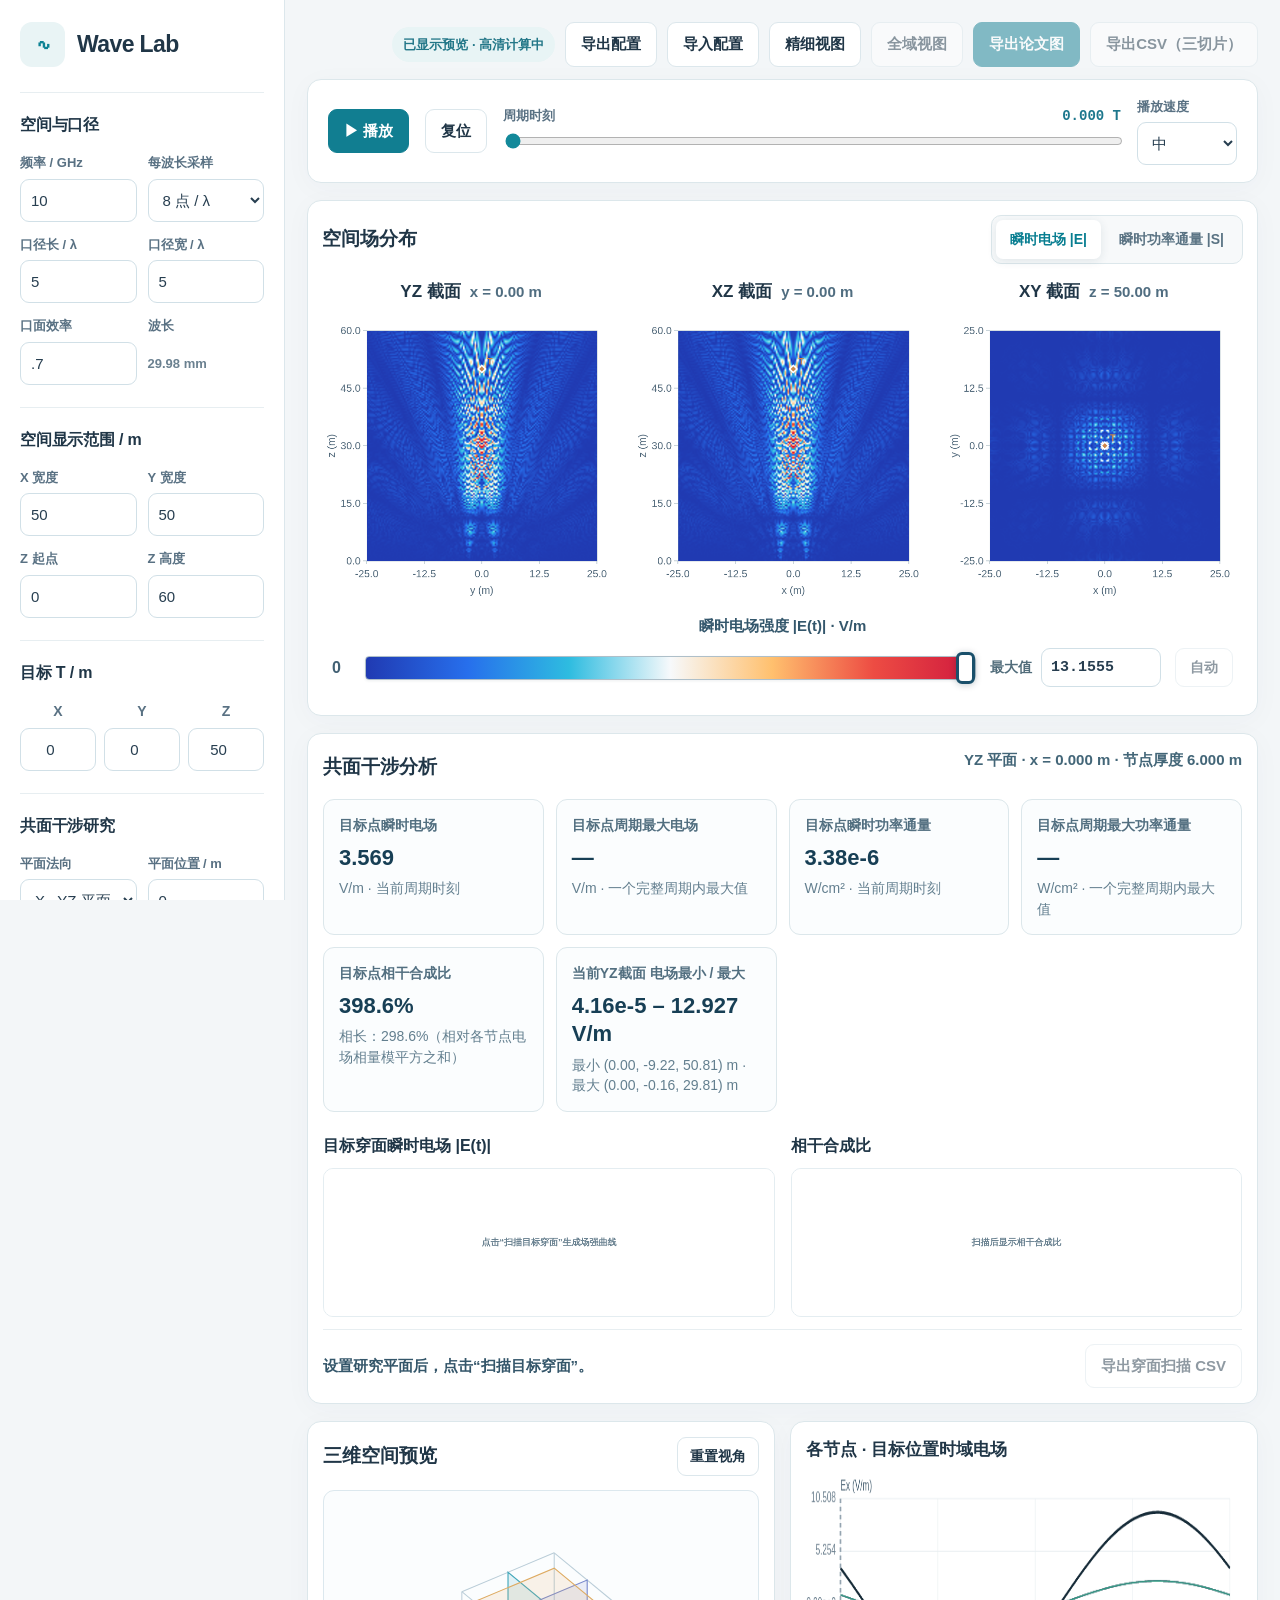
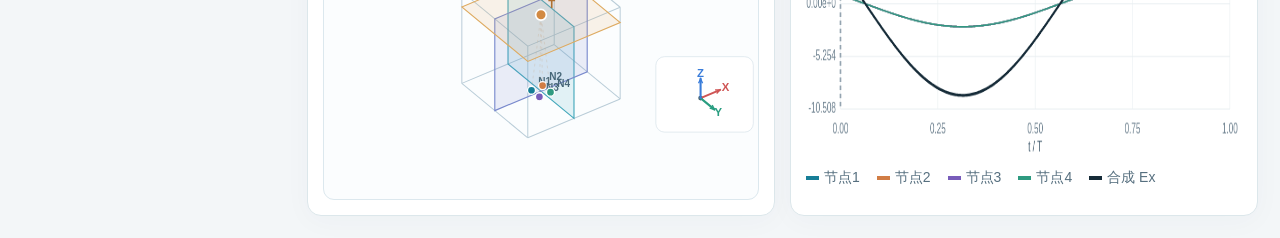
==== wave-lab/index.html @ 5e04456a "Show target-point cycle maximum field and power flux" ====
<!doctype html>
<html lang="zh-CN"><head><meta charset="utf-8"><meta name="viewport" content="width=device-width,initial-scale=1"><meta name="theme-color" content="#f3f6f8">
<title>Wave Lab | 三维空间切片</title><link rel="stylesheet" href="./style3d.css"></head>
<body><div class="app">
<aside class="sidebar">
 <div class="brand"><div class="mark">∿</div><div class="brand-text">Wave Lab</div></div>
 <section class="section"><h2>空间与口径</h2>
  <div class="fields">
   <div><label for="freq">频率 / GHz</label><input id="freq" type="number" min=".2" max="100" step="any" value="10"></div>
   <div><label for="pointsPerWave">每波长采样</label><select id="pointsPerWave"><option value="8" selected>8 点 / λ</option><option value="16">16 点 / λ</option></select></div>
   <div><label for="apX">口径长 / λ</label><input id="apX" type="number" min=".5" max="30" value="5" step=".5"></div>
   <div><label for="apY">口径宽 / λ</label><input id="apY" type="number" min=".5" max="30" value="5" step=".5"></div>
   <div><label for="eta">口面效率</label><input id="eta" type="number" min=".01" max="1" value=".7" step=".05"></div>
   <div><label>波长</label><div id="lambdaValue" class="meta" style="padding-top:12px;font-weight:750">29.98 mm</div></div>
  </div>
 </section>
 <section class="section"><h2>空间显示范围 / m</h2><div class="fields">
  <div><label for="Lx">X 宽度</label><input id="Lx" type="number" min=".05" max="500" step="any" value="50"></div>
  <div><label for="Ly">Y 宽度</label><input id="Ly" type="number" min=".05" max="500" step="any" value="50"></div>
  <div><label for="zMin">Z 起点</label><input id="zMin" type="number" step="any" value="0"></div>
  <div><label for="Lz">Z 高度</label><input id="Lz" type="number" min=".05" max="500" step="any" value="60"></div>
 </div></section>

 <section class="section"><h2>目标 T / m</h2><div class="fields triple">
  <div><label for="targetX">X</label><input id="targetX" type="number" step="any" value="0"></div>
  <div><label for="targetY">Y</label><input id="targetY" type="number" step="any" value="0"></div>
  <div><label for="targetZ">Z</label><input id="targetZ" type="number" step="any" value="50"></div>
 </div></section>

 <section class="section">
  <h2>共面干涉研究</h2>
  <div class="fields">
   <div><label for="studyAxis">平面法向</label><select id="studyAxis"><option value="x" selected>X · YZ 平面</option><option value="y">Y · XZ 平面</option><option value="z">Z · XY 平面</option></select></div>
   <div><label for="studyCoord">平面位置 / m</label><input id="studyCoord" type="number" step="any" value="0"></div>
   <div><label for="scanSpan">穿面半宽 / λ</label><input id="scanSpan" type="number" min=".1" max="1000" step="any" value="5"></div>
   <div><label for="scanAimMode">扫描时天线朝向</label><select id="scanAimMode"><option value="track" selected>随目标跟踪</option><option value="fixed">保持当前朝向</option></select></div>
  </div>
  <div class="inline-actions study-actions"><button id="detectStudyPlane" type="button">识别节点平面</button><button id="applyStudyPlane" type="button">查看该平面</button></div>
  <div class="inline-actions study-actions"><button id="projectNodes" type="button">节点投影到平面</button><button id="scanThroughPlane" class="primary" type="button">扫描目标穿面</button></div>
 </section>

 <section class="section"><div class="name-row"><h2 style="margin:0">源节点</h2><input id="count" type="number" min="1" max="64" step="1" value="4" style="width:83px" aria-label="节点数量"></div>
 <div class="inline-actions" style="margin-bottom:13px"><button id="equalPhase">同相</button><button id="randomPhase">随机相位</button></div>
 <div id="nodes"></div></section>
</aside>
<main class="main">
 <header class="headline"><div class="top-actions"><span class="status" id="status">就绪</span><button id="exportConfig" type="button">导出配置</button><button id="importConfig" type="button">导入配置</button><input id="importConfigFile" type="file" accept=".json,application/json" hidden><button id="localDetail" type="button">精细视图</button><button id="restoreOverview" type="button" disabled>全域视图</button><button id="exportPNG" class="primary">导出论文图</button><button id="exportCSV">导出CSV（三切片）</button></div></header>
 <div class="workbar card"><button id="play" class="primary">▶ 播放</button><button id="reset">复位</button>
   <div class="timeline"><label for="time">周期时刻 <span id="timeValue" class="value">0.000 T</span></label><input type="range" id="time" min="0" max="1" step=".001" value="0"></div>
   <div class="speed"><label for="speed">播放速度</label><select id="speed"><option value=".25">慢</option><option value=".5" selected>中</option><option value="1">快</option></select></div>
 </div>
 <section class="figure card"><div class="fig-head"><h2>空间场分布</h2><div class="mode"><button id="modeE" class="selected">瞬时电场 |E|</button><button id="modeS">瞬时功率通量 |S|</button></div></div>
  <div class="figure-layout">
   <div class="slice"><h3>YZ 截面 <span id="labelX">x = 0 m</span></h3><canvas id="plotX" width="580" height="568" aria-label="YZ 截面场图"></canvas></div>
   <div class="slice"><h3>XZ 截面 <span id="labelY">y = 0 m</span></h3><canvas id="plotY" width="580" height="568" aria-label="XZ 截面场图"></canvas></div>
   <div class="slice"><h3>XY 截面 <span id="labelZ">z = 50 m</span></h3><canvas id="plotZ" width="580" height="568" aria-label="XY 截面场图"></canvas></div>
  </div>
  <div class="shared-scale" aria-label="三张切片统一色标">
    <span class="shared-scale-unit" id="scaleUnit">瞬时电场强度 · V/m</span>
    <div class="shared-scale-track">
      <span>0</span>
      <div class="shared-scale-gradient" id="scaleGradient">
        <input id="scaleLimit" type="range" min="0" max="1000" step="1" value="1000" aria-label="拖动调整色标最大值" title="拖动调整颜色显示上限">
      </div>
      <div class="scale-max-control">
        <label for="scaleMax">最大值</label>
        <input id="scaleMax" type="number" min="0" step="any" inputmode="decimal" aria-label="直接输入色标最大值">
      </div>
      <button type="button" id="scaleAuto" title="恢复自动色标">自动</button>
    </div>
  </div>

 </section>
 <section class="card panel study-panel">
  <div class="scene-heading"><h2>共面干涉分析</h2><div id="studyPlaneTitle">YZ 平面 · x = 0 m</div></div>
  <div class="study-metrics">
   <div class="study-metric"><label>目标点瞬时电场</label><strong id="targetEStat">—</strong><span>V/m · 当前周期时刻</span></div>
   <div class="study-metric"><label>目标点周期最大电场</label><strong id="targetEMaxStat">—</strong><span>V/m · 一个完整周期内最大值</span></div>
   <div class="study-metric"><label>目标点瞬时功率通量</label><strong id="targetSStat">—</strong><span>W/cm² · 当前周期时刻</span></div>
   <div class="study-metric"><label>目标点周期最大功率通量</label><strong id="targetSMaxStat">—</strong><span>W/cm² · 一个完整周期内最大值</span></div>
   <div class="study-metric"><label>目标点相干合成比</label><strong id="coherenceStat">—</strong><span id="coherenceSub">参考：各节点电场相量模平方之和</span></div>
   <div class="study-metric"><label id="planeRangeLabel">当前平面场值范围</label><strong id="planeRangeStat">—</strong><span id="planeRangeSub">—</span></div>
  </div>
  <div class="scan-heading"><h3 id="scanFieldTitle">目标穿面场强</h3><h3>相干合成比</h3></div>
  <div class="scan-charts"><canvas id="planeScanField" width="1000" height="330" aria-label="目标穿面场强曲线"></canvas><canvas id="planeScanRatio" width="1000" height="330" aria-label="目标穿面相干合成比曲线"></canvas></div>
  <div class="scan-footer"><div id="scanSummary">设置研究平面后，点击“扫描目标穿面”。</div><button id="exportScan" type="button" disabled>导出穿面扫描 CSV</button></div>
 </section>
 <div class="lower">
  <section class="card panel"><div class="scene-heading"><h2>三维空间预览</h2><button id="resetView" type="button" aria-label="重置三维视角">重置视角</button></div>
 <svg id="scene3d" class="scene" viewBox="0 0 650 275" role="img" tabindex="0" aria-label="三维空间预览：鼠标拖动可旋转，滚轮可缩放；右下角显示坐标轴"></svg></section>
  <section class="card panel"><h2>各节点 · 目标位置时域电场</h2><canvas id="trace" class="trace" width="860" height="310"></canvas><div id="legend" class="legend"></div></section>
 </div>
 
</main></div>
<div id="lens" class="lens" aria-hidden="true"><div class="lens-head">局部放大 · 5×</div><canvas id="lensCanvas" width="444" height="444"></canvas><div class="lens-pos" id="lensCoord">—</div><div class="lens-val" id="lensReading">—</div></div>
<script src="./physics3d.js"></script><script src="./app3d.js"></script>
</body></html>
---- wave-lab/style3d.css ----
@charset "UTF-8";
:root{--bg:#f3f6f8;--paper:#fff;--ink:#203647;--muted:#6b8190;--line:#dce7ec;--accent:#13899a;--a2:#e9f4f5;--violet:#6b66a9;--orange:#c78043}
*{box-sizing:border-box}
html{scroll-behavior:smooth}body{margin:0;color:var(--ink);background:var(--bg);font:15px/1.5 -apple-system,BlinkMacSystemFont,"Segoe UI","Microsoft YaHei",Arial,sans-serif}
button,input,select{font:inherit}button,select{cursor:pointer}button{border:1px solid var(--line);background:#fff;color:var(--ink);border-radius:9px;padding:10px 15px;font-weight:650}
button:hover{border-color:#91c0c9;background:#f6fcfd}button:focus-visible,input:focus-visible,select:focus-visible{outline:2px solid var(--accent);outline-offset:2px}
button.primary{background:#117e91;border-color:#117e91;color:#fff}button.primary:hover{background:#0f6d7c}button:disabled{opacity:.5;cursor:wait}
input[type=number],select{min-width:0;width:100%;height:43px;border:1px solid #d1e0e7;border-radius:9px;padding:8px 10px;background:#fff;color:#273e50}
input[type=range]{width:100%;accent-color:var(--accent)}
label{display:block;font-size:13px;color:#597183;font-weight:650;margin-bottom:6px}
.app{display:grid;grid-template-columns:322px minmax(0,1fr);min-height:100vh}
.sidebar{padding:22px 20px 30px;background:#fff;border-right:1px solid var(--line);position:sticky;top:0;max-height:100vh;overflow:auto;scrollbar-width:thin;z-index:2}
.brand{display:flex;gap:12px;align-items:center;margin-bottom:25px}.mark{display:grid;place-items:center;font-weight:800;font-size:23px;width:45px;height:45px;border-radius:12px;background:var(--a2);color:#0d8294}.brand-text{font-size:23px;font-weight:760;letter-spacing:-.6px}
.section{border-top:1px solid #e7eef1;padding-top:20px;margin-top:22px}.section h2{margin:0 0 16px;font-size:16px;font-weight:740;letter-spacing:-.2px}
.fields{display:grid;grid-template-columns:1fr 1fr;gap:13px 11px}.fields.triple{grid-template-columns:repeat(3,1fr);gap:8px}.fields.triple input{padding:7px 5px;text-align:center}.fields.triple label{font-size:12px;text-align:center}
.name-row{display:flex;align-items:center;justify-content:space-between;gap:8px;font-size:14px;font-weight:750;margin-bottom:13px}
.meta{color:var(--muted);font-size:13px}.inline-actions{display:flex;gap:7px}.inline-actions button{padding:7px 11px;font-size:13px}
.node{border:1px solid #dce8ec;border-radius:11px;padding:13px 12px;margin-bottom:10px;background:#fcfefe}.node-head{display:flex;gap:8px;align-items:center;font-weight:730;font-size:14px;margin-bottom:12px}.node-head .dot{width:9px;height:9px;border-radius:99px;display:inline-block}
.node-fields{display:grid;grid-template-columns:repeat(3,1fr);gap:10px 7px}.node-fields label{font-size:11px;text-align:center;margin-bottom:4px}.node-fields input{height:37px;font-size:13px;padding:7px 3px;text-align:center;border-radius:7px}
.main{padding:27px 32px 45px;max-width:1920px;min-width:0;width:100%;margin:auto}
.headline{display:flex;align-items:center;justify-content:flex-end;flex-wrap:wrap;gap:14px;margin-bottom:12px}
.top-actions{display:flex;gap:9px;align-items:center;flex-wrap:wrap}.status{font-size:13px;font-weight:650;background:#e8f4f5;border-radius:20px;padding:8px 11px;color:#237788}
.card{border:1px solid #dce7eb;border-radius:14px;background:#fff;box-shadow:0 5px 28px rgba(28,61,82,.033)}
.workbar{padding:17px 20px;display:flex;align-items:center;gap:16px;margin-bottom:17px;flex-wrap:wrap}
.workbar .timeline{flex:1;min-width:220px}.timeline .value{font-weight:750;color:#1d778d;font-family:Consolas,monospace;float:right;font-size:14px}
.select-inline{width:auto;min-width:90px;height:40px}.workbar .speed{width:100px}
.figure{padding:20px 20px 22px;margin-bottom:17px}.fig-head{display:flex;align-items:center;justify-content:space-between;gap:12px;flex-wrap:wrap;margin-bottom:13px}
.fig-head h2{font-size:19px;font-weight:770;margin:0}.mode{display:inline-flex;padding:4px;border:1px solid #dce7eb;border-radius:10px;background:#f7f9fa;gap:4px}
.mode button{border:0;background:transparent;color:#5a7383;padding:9px 14px;font-size:14px;border-radius:7px}.mode button.selected{background:#fff;color:#087e91;box-shadow:0 2px 10px rgba(40,75,87,.11)}
.figure-layout{display:grid;grid-template-columns:repeat(3,minmax(0,1fr));gap:15px}.slice{min-width:0}.slice h3{display:flex;gap:9px;align-items:center;justify-content:center;font-size:15px;margin:5px 0 7px;font-weight:760}.slice h3 span{font-weight:600;font-size:13px;color:var(--muted)}
.slice canvas{display:block;width:100%;height:auto;aspect-ratio:580/675;cursor:crosshair}
.hintline{font-size:13px;color:#a05d26;margin-top:7px;display:none}
.lower{display:grid;grid-template-columns:1fr 1fr;gap:15px}.panel{padding:20px}.panel h2{margin:0 0 13px;font-size:17px}
.scene{height:275px;width:100%;background:linear-gradient(180deg,#fcfeff,#f7fafb);border:1px solid #e6eef1;border-radius:11px;display:block}
.trace{width:100%;height:280px;display:block}.legend{display:flex;gap:6px 14px;align-items:center;flex-wrap:wrap;margin-top:11px;color:#566f7f;font-size:13px}.legend i{display:inline-block;width:13px;height:4px;margin-right:5px;vertical-align:middle}
.info{display:flex;gap:8px 14px;flex-wrap:wrap;color:#526e7f;font-size:13px;margin-top:12px}.info strong{color:#1c4456}
.details{border-top:1px solid #e8eff2;margin-top:14px;padding-top:12px}.details summary{cursor:pointer;font-weight:630;color:#718696;font-size:13px}.details div{font-size:13px;line-height:1.85;color:#607a89;margin-top:9px}
.footer{margin:22px 0 0;display:flex;justify-content:flex-end;gap:16px;font-size:13px}.footer a{color:#6d8796;text-decoration:none}.footer a:hover{text-decoration:underline}
.lens{position:fixed;display:none;pointer-events:none;width:244px;background:#fff;padding:10px;border:1px solid #cfdee5;border-radius:12px;box-shadow:0 15px 45px rgba(28,51,63,.17);z-index:20}
.lens.show{display:block}.lens-head{font-size:13px;font-weight:740;margin-bottom:8px}.lens canvas{width:222px;height:222px;border:1px solid #dce6ec;image-rendering:pixelated}.lens-pos,.lens-val{font-family:Consolas,monospace;font-size:12px;margin-top:7px;color:#375a69}
@media(max-width:1440px){.app{grid-template-columns:285px minmax(0,1fr)}.main{padding:22px}.figure-layout{gap:7px}.figure{padding:14px}.panel{padding:15px}}
@media(max-width:1020px){.figure-layout{grid-template-columns:repeat(2,minmax(0,1fr))}.lower{grid-template-columns:1fr}.figure-layout .slice:last-child{max-width:570px}}
@media(max-width:780px){.app{display:block}.sidebar{max-height:none;position:static;padding:20px}.main{padding:14px}.figure-layout{grid-template-columns:1fr}.figure-layout .slice:last-child{max-width:none}.workbar{gap:10px}.slice{max-width:600px;margin:auto}.lower{grid-template-columns:1fr}}


/* Saturated publication heatmap with one global color scale per figure */
:root{--palette-blue:#203ab2;--palette-red:#cf193e}
.fig-head{margin-bottom:11px}
.figure-layout{gap:13px}
.slice canvas{aspect-ratio:580/568}
.slice h3{font-size:17px;margin:4px 0 6px}
.slice h3 span{font-size:15px;color:#506d80}
.shared-scale{max-width:720px;margin:3px auto 8px;padding:3px 10px 0}
.shared-scale-unit{text-align:center;display:block;font-size:15px;font-weight:720;margin:0 0 11px;color:#34576c}
.shared-scale-track{display:flex;align-items:center;gap:15px;color:#426174;font-size:15px;font-variant-numeric:tabular-nums;font-weight:620}
.shared-scale-gradient{height:19px;border:1px solid #bed2db;border-radius:3px;flex:1;background:linear-gradient(to right,#203ab2 0%,#276fec 16.67%,#2ebce0 33.33%,#f7f9fb 50%,#ffc06e 66.67%,#ed4c43 83.33%,#cf193e 100%)}
.shared-scale-track span:last-child{min-width:80px;text-align:right}
.sampling-readout{font-size:14px;color:#356e82;line-height:1.55;padding:14px 0 0;font-weight:650;font-variant-numeric:tabular-nums}
.resolution-actions{display:flex;align-items:center;justify-content:flex-end;gap:9px;flex-wrap:wrap;padding:15px 3px 0;border-top:1px solid #edf2f5;margin-top:16px}
.resolution-actions button{font-size:14px;padding:9px 15px}
.resolution-summary{font-size:14px;font-weight:600;color:#5e7585;flex:1;min-width:220px}
.hintline{font-size:14px;color:#b0552e;line-height:1.6;padding:8px 4px 0;margin-top:3px}
.top-actions{gap:10px}
@media(max-width:780px){.shared-scale{margin:4px 0 10px}.shared-scale-track{gap:8px}.resolution-summary{flex-basis:100%;min-width:0}.resolution-actions{justify-content:flex-start}}

/* V8: readable labels, interactive orbit scene, no metadata confetti */
.fields.triple label{font-size:14px;font-weight:700}
.node-fields label{font-size:13px;color:#536d7d}
.node-fields input{font-size:15px;height:40px}
.slice h3 span{font-size:15px}
.scene{height:310px;cursor:grab;touch-action:none;user-select:none;border:1px solid #dce8ee;background:#fbfdfe}
.scene.dragging{cursor:grabbing}
.scene-heading{display:flex;align-items:center;justify-content:space-between;gap:12px;margin-bottom:14px}
.scene-heading h2{margin:0!important}
.scene-heading button{font-size:14px;padding:8px 12px}
.legend{font-size:14px;gap:9px 17px}
.footer{font-size:14px}
@media(max-width:780px){.scene{height:285px}.fields.triple label{font-size:14px}}


/* Interactive shared colorbar, keeping one physical display upper limit across all three cuts */
.shared-scale{max-width:1040px;margin:8px auto 10px;padding:4px 10px}
.shared-scale-track{gap:14px;align-items:center}
.shared-scale-track>span:first-child{font-size:16px;font-weight:730;min-width:19px}
.shared-scale-gradient{position:relative;min-width:180px;height:24px;border:1px solid #aebfc9;flex:1;overflow:visible;border-radius:4px;box-shadow:0 1px 3px rgba(22,49,67,.08)}
.shared-scale-gradient input[type="range"]{
 position:absolute;inset:0;top:-9px;width:100%;height:40px;min-width:0;margin:0;
 appearance:none;-webkit-appearance:none;background:transparent;border:0;outline-offset:3px;cursor:ew-resize;
}
.shared-scale-gradient input[type="range"]::-webkit-slider-runnable-track{background:transparent;height:24px}
.shared-scale-gradient input[type="range"]::-moz-range-track{background:transparent;height:24px}
.shared-scale-gradient input[type="range"]::-webkit-slider-thumb{
 appearance:none;-webkit-appearance:none;width:19px;height:32px;margin-top:-4px;
 background:#fff;border:3px solid #1a506b;border-radius:6px;box-shadow:0 1px 7px rgba(8,35,55,.24);cursor:ew-resize;
}
.shared-scale-gradient input[type="range"]::-moz-range-thumb{
 width:16px;height:29px;background:#fff;border:3px solid #1a506b;border-radius:6px;box-shadow:0 1px 7px rgba(8,35,55,.24);cursor:ew-resize;
}
.scale-max-control{display:flex;align-items:center;gap:9px;flex-shrink:0}
.scale-max-control label{margin:0;color:#526d7b;font-weight:680;font-size:14px;white-space:nowrap}
.scale-max-control input{width:120px;min-width:0;height:39px;font-size:15px;font-family:ui-monospace,Consolas,monospace;font-weight:660;padding:7px 9px}
.shared-scale-track #scaleAuto{height:39px;padding:8px 14px;font-size:14px;flex-shrink:0}
@media(max-width:860px){
 .shared-scale-track{flex-wrap:wrap;gap:10px}
 .shared-scale-gradient{flex-basis:calc(100% - 38px)}
 .scale-max-control{margin-left:25px}
}

/* Coplanar-array study and reusable simulation configurations */
.study-actions{margin-top:10px;display:grid;grid-template-columns:1fr 1fr;gap:8px}
.study-actions button{font-size:14px;padding:10px 8px;min-height:42px}
.study-panel{margin-bottom:17px}
.scene-heading{display:flex;align-items:center;justify-content:space-between;gap:12px;flex-wrap:wrap}
.scene-heading h2{margin:0 0 13px;font-size:19px}
#studyPlaneTitle{font-size:15px;font-weight:650;color:#436678;margin-bottom:13px}
.study-metrics{display:grid;grid-template-columns:repeat(4,minmax(0,1fr));gap:12px;margin:6px 0 22px}
.study-metric{border:1px solid #dce7eb;background:#fbfdfe;border-radius:11px;padding:15px;min-width:0}
.study-metric label{font-size:14px;color:#526f80;margin-bottom:8px}
.study-metric strong{display:block;font-size:22px;line-height:1.3;font-weight:780;color:#173f55;overflow-wrap:anywhere;font-variant-numeric:tabular-nums}
.study-metric span{display:block;font-size:14px;color:#637f8f;margin-top:6px;line-height:1.45;overflow-wrap:anywhere}
.scan-heading{display:grid;grid-template-columns:1fr 1fr;gap:16px;margin:0 0 5px}
.scan-heading h3{font-size:16px;margin:0 0 5px;font-weight:750}
.scan-charts{display:grid;grid-template-columns:1fr 1fr;gap:16px;align-items:start}
.scan-charts canvas{display:block;width:100%;height:auto;aspect-ratio:1000/330;border:1px solid #e4edf1;border-radius:10px;background:#fff}
.scan-footer{display:flex;align-items:center;justify-content:space-between;gap:14px;flex-wrap:wrap;border-top:1px solid #e7eef1;padding-top:14px;margin-top:12px}
#scanSummary{font-size:15px;line-height:1.55;font-weight:620;color:#34566a;flex:1;min-width:240px}
@media(max-width:1200px){.study-metrics{grid-template-columns:repeat(2,minmax(0,1fr))}.scan-charts{grid-template-columns:1fr}.scan-heading{grid-template-columns:1fr}}
@media(max-width:600px){.study-metrics{grid-template-columns:1fr}.study-actions{grid-template-columns:1fr}.study-metric strong{font-size:20px}}
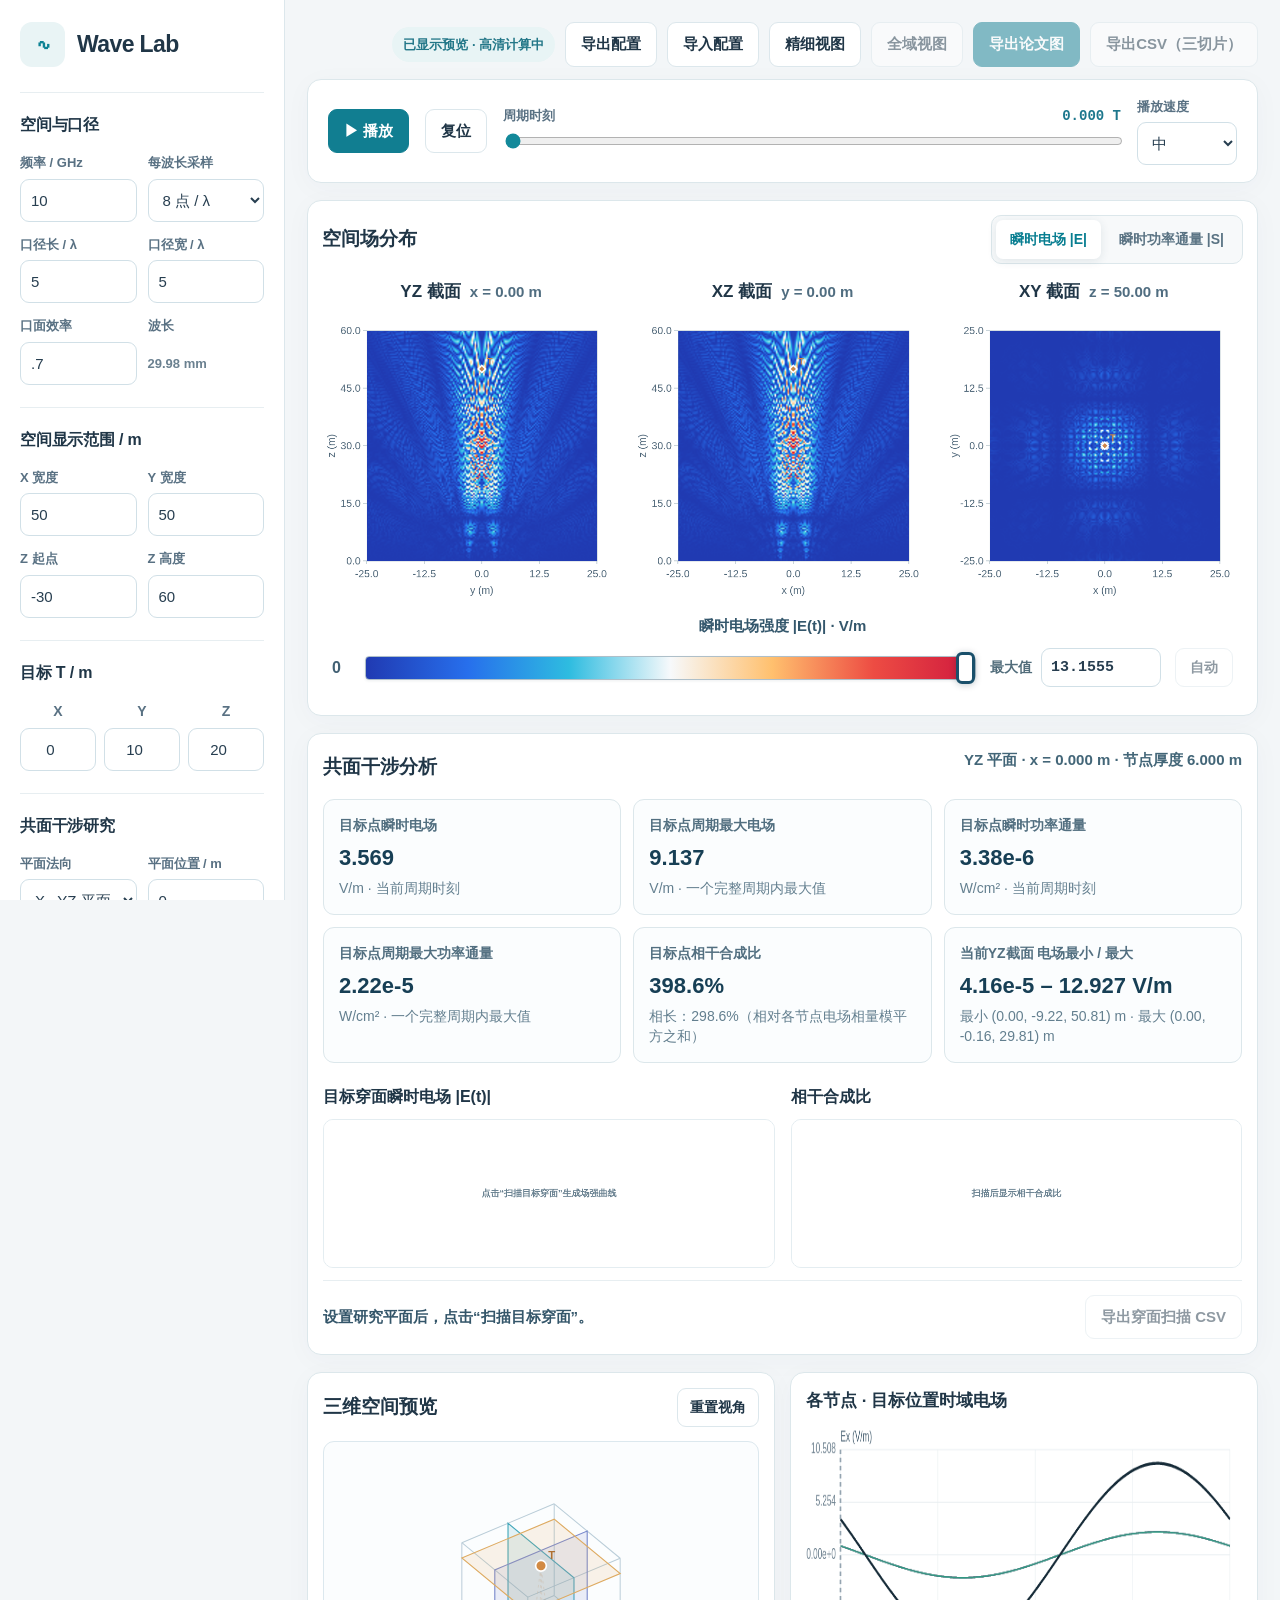
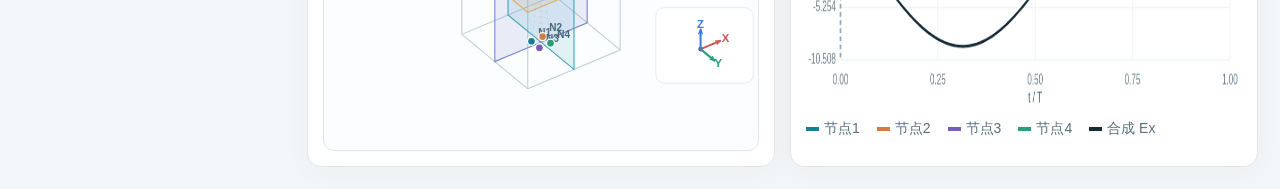
==== commit e1e1a603: "Restore reference target defaults and simplify interface" ====
--- a/wave-lab/index.html
+++ b/wave-lab/index.html
@@ -17,17 +17,17 @@
  <section class="section"><h2>空间显示范围 / m</h2><div class="fields">
   <div><label for="Lx">X 宽度</label><input id="Lx" type="number" min=".05" max="500" step="any" value="50"></div>
   <div><label for="Ly">Y 宽度</label><input id="Ly" type="number" min=".05" max="500" step="any" value="50"></div>
-  <div><label for="zMin">Z 起点</label><input id="zMin" type="number" step="any" value="0"></div>
+  <div><label for="zMin">Z 起点</label><input id="zMin" type="number" step="any" value="-30"></div>
   <div><label for="Lz">Z 高度</label><input id="Lz" type="number" min=".05" max="500" step="any" value="60"></div>
  </div></section>
 
  <section class="section"><h2>目标 T / m</h2><div class="fields triple">
   <div><label for="targetX">X</label><input id="targetX" type="number" step="any" value="0"></div>
-  <div><label for="targetY">Y</label><input id="targetY" type="number" step="any" value="0"></div>
-  <div><label for="targetZ">Z</label><input id="targetZ" type="number" step="any" value="50"></div>
+  <div><label for="targetY">Y</label><input id="targetY" type="number" step="any" value="10"></div>
+  <div><label for="targetZ">Z</label><input id="targetZ" type="number" step="any" value="20"></div>
  </div></section>
 
- <section class="section">
+ <section class="section" id="studyControls">
   <h2>共面干涉研究</h2>
   <div class="fields">
    <div><label for="studyAxis">平面法向</label><select id="studyAxis"><option value="x" selected>X · YZ 平面</option><option value="y">Y · XZ 平面</option><option value="z">Z · XY 平面</option></select></div>
--- a/wave-lab/style3d.css
+++ b/wave-lab/style3d.css
@@ -113,7 +113,7 @@
 .scene-heading{display:flex;align-items:center;justify-content:space-between;gap:12px;flex-wrap:wrap}
 .scene-heading h2{margin:0 0 13px;font-size:19px}
 #studyPlaneTitle{font-size:15px;font-weight:650;color:#436678;margin-bottom:13px}
-.study-metrics{display:grid;grid-template-columns:repeat(4,minmax(0,1fr));gap:12px;margin:6px 0 22px}
+.study-metrics{display:grid;grid-template-columns:repeat(3,minmax(0,1fr));gap:12px;margin:6px 0 22px}
 .study-metric{border:1px solid #dce7eb;background:#fbfdfe;border-radius:11px;padding:15px;min-width:0}
 .study-metric label{font-size:14px;color:#526f80;margin-bottom:8px}
 .study-metric strong{display:block;font-size:22px;line-height:1.3;font-weight:780;color:#173f55;overflow-wrap:anywhere;font-variant-numeric:tabular-nums}
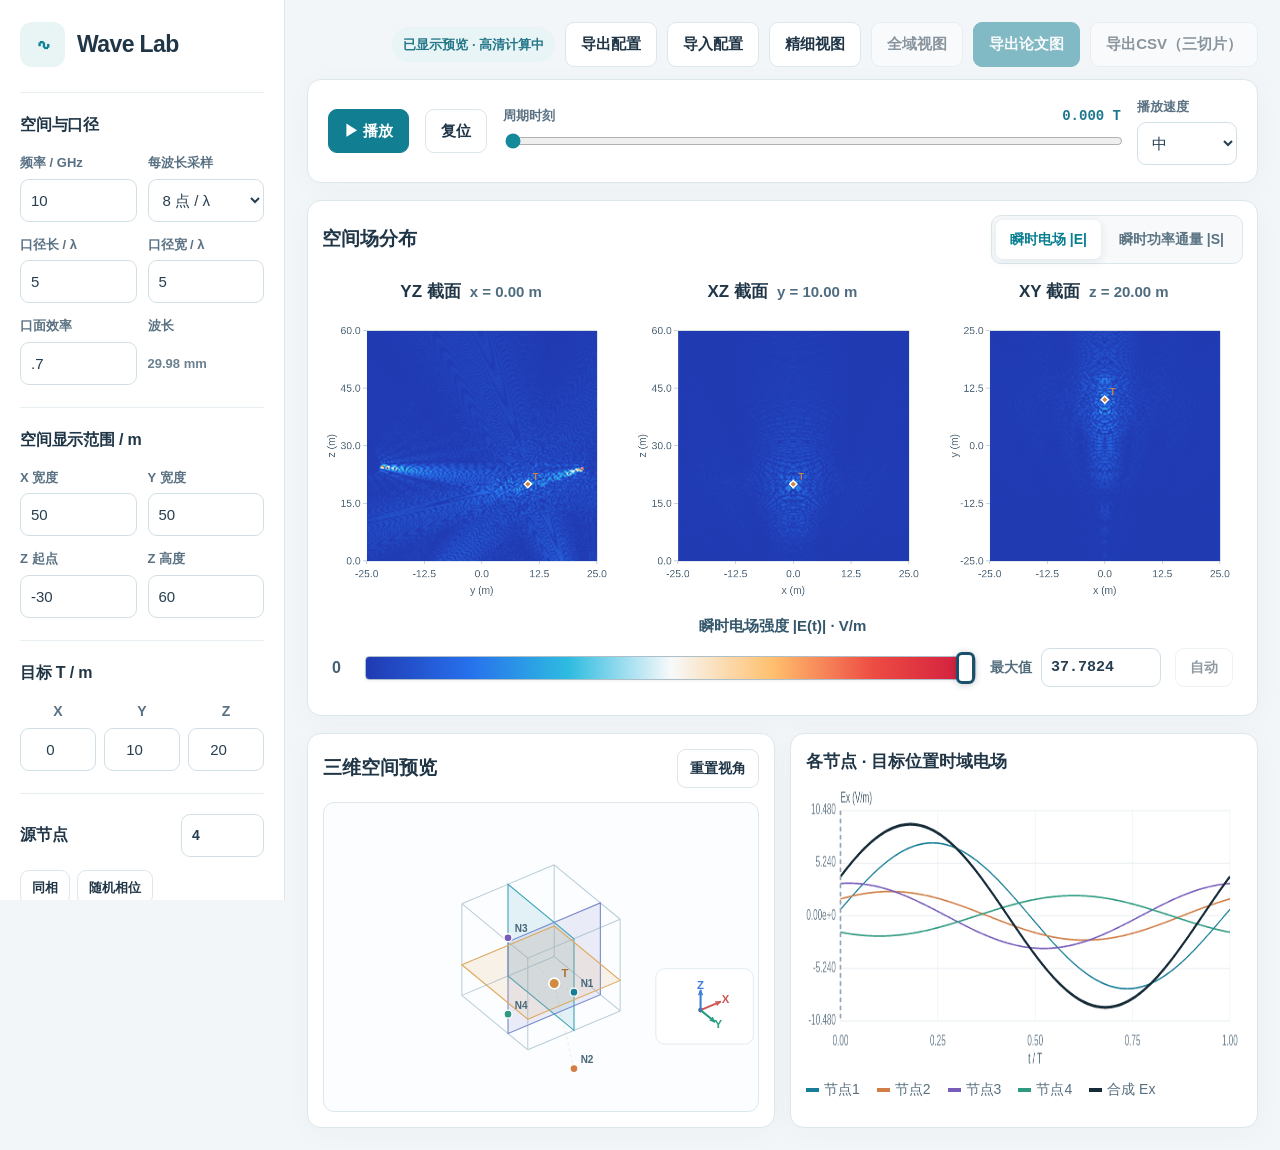
==== commit 919d462b: "Add peak-value row to local field magnifier" ====
--- a/wave-lab/index.html
+++ b/wave-lab/index.html
@@ -92,6 +92,6 @@
  </div>
  
 </main></div>
-<div id="lens" class="lens" aria-hidden="true"><div class="lens-head">局部放大 · 5×</div><canvas id="lensCanvas" width="444" height="444"></canvas><div class="lens-pos" id="lensCoord">—</div><div class="lens-val" id="lensReading">—</div></div>
+<div id="lens" class="lens" aria-hidden="true"><div class="lens-head">局部放大 · 5×</div><canvas id="lensCanvas" width="444" height="444"></canvas><div class="lens-pos" id="lensCoord">—</div><div class="lens-val" id="lensReading">—</div><div class="lens-max-val" id="lensMaxReading">—</div></div>
 <script src="./physics3d.js"></script><script src="./app3d.js"></script>
 </body></html>
--- a/wave-lab/style3d.css
+++ b/wave-lab/style3d.css
@@ -113,6 +113,8 @@
 .scene-heading{display:flex;align-items:center;justify-content:space-between;gap:12px;flex-wrap:wrap}
 .scene-heading h2{margin:0 0 13px;font-size:19px}
 #studyPlaneTitle{font-size:15px;font-weight:650;color:#436678;margin-bottom:13px}
+/* Restore the simpler main view: hide the experimental coplanar-analysis UI. */
+#studyControls,.study-panel{display:none!important}
 .study-metrics{display:grid;grid-template-columns:repeat(3,minmax(0,1fr));gap:12px;margin:6px 0 22px}
 .study-metric{border:1px solid #dce7eb;background:#fbfdfe;border-radius:11px;padding:15px;min-width:0}
 .study-metric label{font-size:14px;color:#526f80;margin-bottom:8px}
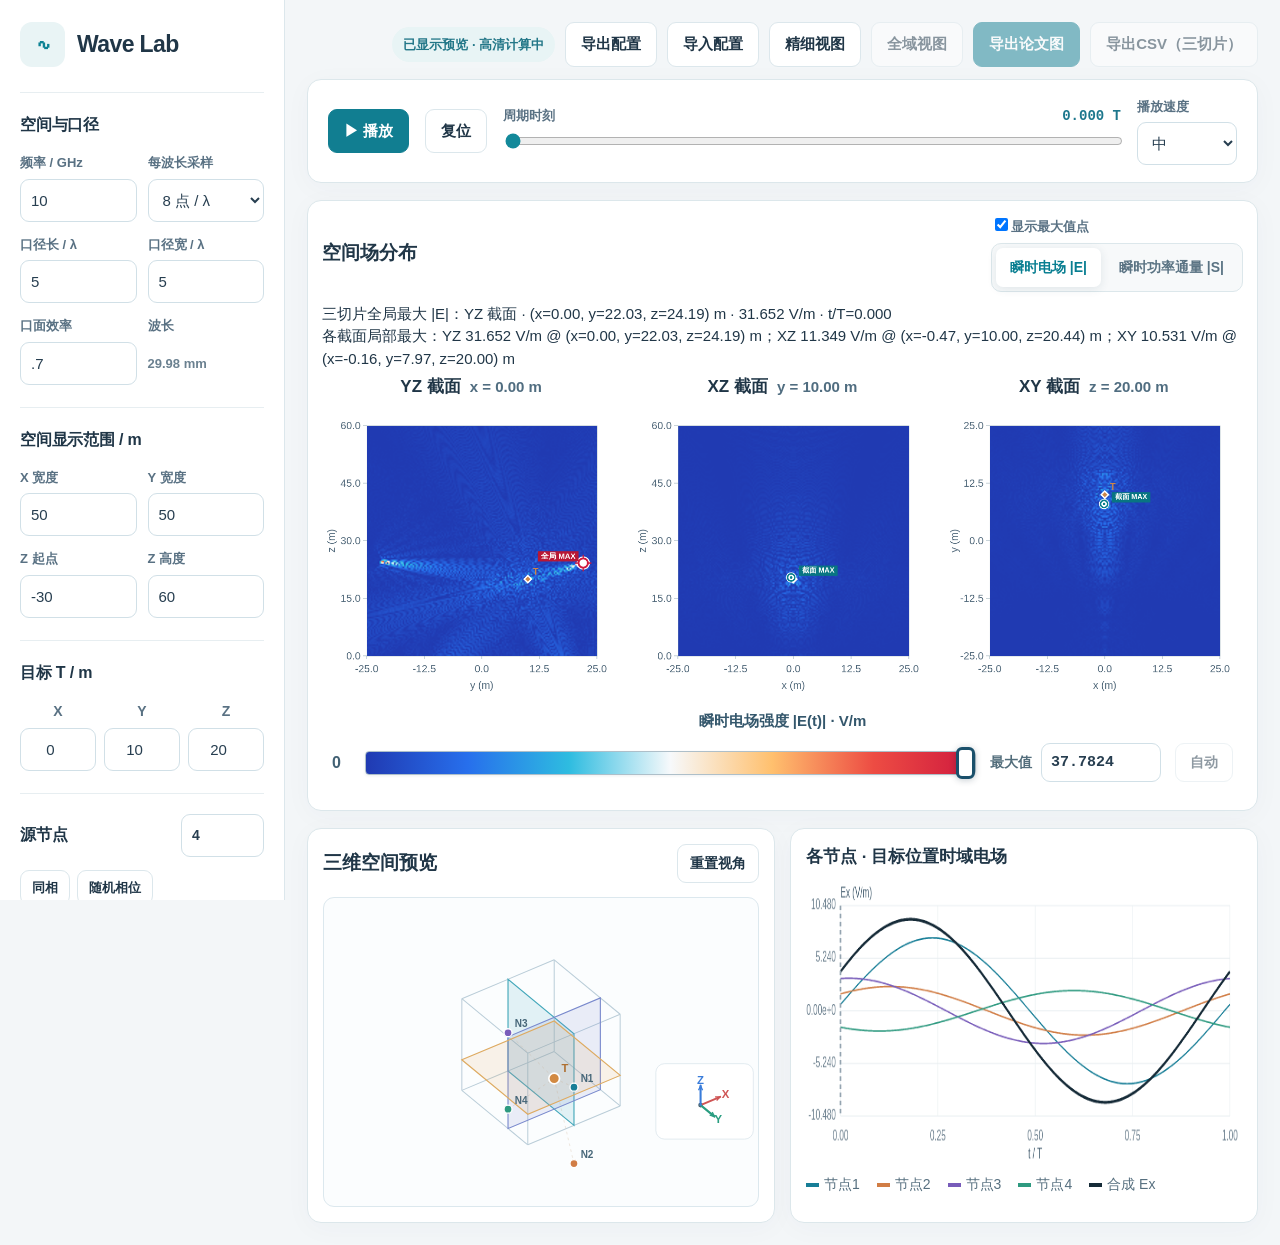
==== commit fb2185cb: "Add peak marker toggle and coordinate readout" ====
--- a/wave-lab/index.html
+++ b/wave-lab/index.html
@@ -1,6 +1,6 @@
 <!doctype html>
 <html lang="zh-CN"><head><meta charset="utf-8"><meta name="viewport" content="width=device-width,initial-scale=1"><meta name="theme-color" content="#f3f6f8">
-<title>Wave Lab | 三维空间切片</title><link rel="stylesheet" href="./style3d.css"></head>
+<title>Wave Lab | 三维空间切片</title><link rel="stylesheet" href="./style3d.css?v=20261022-maxpoint1"></head>
 <body><div class="app">
 <aside class="sidebar">
  <div class="brand"><div class="mark">∿</div><div class="brand-text">Wave Lab</div></div>
@@ -49,7 +49,14 @@
    <div class="timeline"><label for="time">周期时刻 <span id="timeValue" class="value">0.000 T</span></label><input type="range" id="time" min="0" max="1" step=".001" value="0"></div>
    <div class="speed"><label for="speed">播放速度</label><select id="speed"><option value=".25">慢</option><option value=".5" selected>中</option><option value="1">快</option></select></div>
  </div>
- <section class="figure card"><div class="fig-head"><h2>空间场分布</h2><div class="mode"><button id="modeE" class="selected">瞬时电场 |E|</button><button id="modeS">瞬时功率通量 |S|</button></div></div>
+ <section class="figure card"><div class="fig-head"><h2>空间场分布</h2><div class="fig-tools">
+    <label class="max-toggle" for="showMaxPoint"><input id="showMaxPoint" type="checkbox" checked>显示最大值点</label>
+    <div class="mode"><button id="modeE" class="selected">瞬时电场 |E|</button><button id="modeS">瞬时功率通量 |S|</button></div>
+  </div></div>
+  <div id="maxPointReadout" class="max-point-readout" aria-live="polite">
+    <div id="globalMaxText" class="max-global">三切片全局最大值：计算中…</div>
+    <div id="localMaxText" class="max-local">各截面局部最大值：计算中…</div>
+  </div>
   <div class="figure-layout">
    <div class="slice"><h3>YZ 截面 <span id="labelX">x = 0 m</span></h3><canvas id="plotX" width="580" height="568" aria-label="YZ 截面场图"></canvas></div>
    <div class="slice"><h3>XZ 截面 <span id="labelY">y = 0 m</span></h3><canvas id="plotY" width="580" height="568" aria-label="XZ 截面场图"></canvas></div>
@@ -93,5 +100,5 @@
  
 </main></div>
 <div id="lens" class="lens" aria-hidden="true"><div class="lens-head">局部放大 · 5×</div><canvas id="lensCanvas" width="444" height="444"></canvas><div class="lens-pos" id="lensCoord">—</div><div class="lens-val" id="lensReading">—</div><div class="lens-max-val" id="lensMaxReading">—</div></div>
-<script src="./physics3d.js"></script><script src="./app3d.js"></script>
+<script src="./physics3d.js?v=20261022-0055"></script><script src="./app3d.js?v=20261022-maxpoint1"></script>
 </body></html>
--- a/wave-lab/style3d.css
+++ b/wave-lab/style3d.css
@@ -37,7 +37,7 @@
 .details{border-top:1px solid #e8eff2;margin-top:14px;padding-top:12px}.details summary{cursor:pointer;font-weight:630;color:#718696;font-size:13px}.details div{font-size:13px;line-height:1.85;color:#607a89;margin-top:9px}
 .footer{margin:22px 0 0;display:flex;justify-content:flex-end;gap:16px;font-size:13px}.footer a{color:#6d8796;text-decoration:none}.footer a:hover{text-decoration:underline}
 .lens{position:fixed;display:none;pointer-events:none;width:244px;background:#fff;padding:10px;border:1px solid #cfdee5;border-radius:12px;box-shadow:0 15px 45px rgba(28,51,63,.17);z-index:20}
-.lens.show{display:block}.lens-head{font-size:13px;font-weight:740;margin-bottom:8px}.lens canvas{width:222px;height:222px;border:1px solid #dce6ec;image-rendering:pixelated}.lens-pos,.lens-val{font-family:Consolas,monospace;font-size:12px;margin-top:7px;color:#375a69}
+.lens.show{display:block}.lens-head{font-size:13px;font-weight:740;margin-bottom:8px}.lens canvas{width:222px;height:222px;border:1px solid #dce6ec;image-rendering:pixelated}.lens-pos{font-family:Consolas,monospace;font-size:12px;margin-top:7px;color:#375a69}.lens-val,.lens-max-val{font-family:Consolas,monospace;font-size:13px;font-weight:650;margin-top:8px;color:#244b61}.lens-max-val{padding-top:7px;border-top:1px solid #dce6ec;color:#bd2844}
 @media(max-width:1440px){.app{grid-template-columns:285px minmax(0,1fr)}.main{padding:22px}.figure-layout{gap:7px}.figure{padding:14px}.panel{padding:15px}}
 @media(max-width:1020px){.figure-layout{grid-template-columns:repeat(2,minmax(0,1fr))}.lower{grid-template-columns:1fr}.figure-layout .slice:last-child{max-width:570px}}
 @media(max-width:780px){.app{display:block}.sidebar{max-height:none;position:static;padding:20px}.main{padding:14px}.figure-layout{grid-template-columns:1fr}.figure-layout .slice:last-child{max-width:none}.workbar{gap:10px}.slice{max-width:600px;margin:auto}.lower{grid-template-columns:1fr}}
@@ -128,3 +128,41 @@
 #scanSummary{font-size:15px;line-height:1.55;font-weight:620;color:#34566a;flex:1;min-width:240px}
 @media(max-width:1200px){.study-metrics{grid-template-columns:repeat(2,minmax(0,1fr))}.scan-charts{grid-template-columns:1fr}.scan-heading{grid-template-columns:1fr}}
 @media(max-width:600px){.study-metrics{grid-template-columns:1fr}.study-actions{grid-template-columns:1fr}.study-metric strong{font-size:20px}}
+
+
+/* Keep the experimental coplanar study out of the user interface. */
+#studyControls,
+.study-panel {
+  display: none !important;
+  visibility: hidden !important;
+}
+
+/* Make both readings in the hover magnifier clearly legible. */
+.lens {
+  width: 270px;
+}
+.lens-head {
+  font-size: 15px;
+}
+.lens canvas {
+  width: 248px;
+  height: 248px;
+}
+.lens-pos {
+  font-size: 13px;
+  line-height: 1.5;
+}
+.lens-val,
+.lens-max-val {
+  font-size: 14px;
+  line-height: 1.5;
+  font-weight: 750;
+}
+.lens-max-val {
+  margin-top: 9px;
+  padding: 8px 7px;
+  border-top: 2px solid #cf193e;
+  border-radius: 5px;
+  background: #fff5f6;
+  color: #a91532;
+}
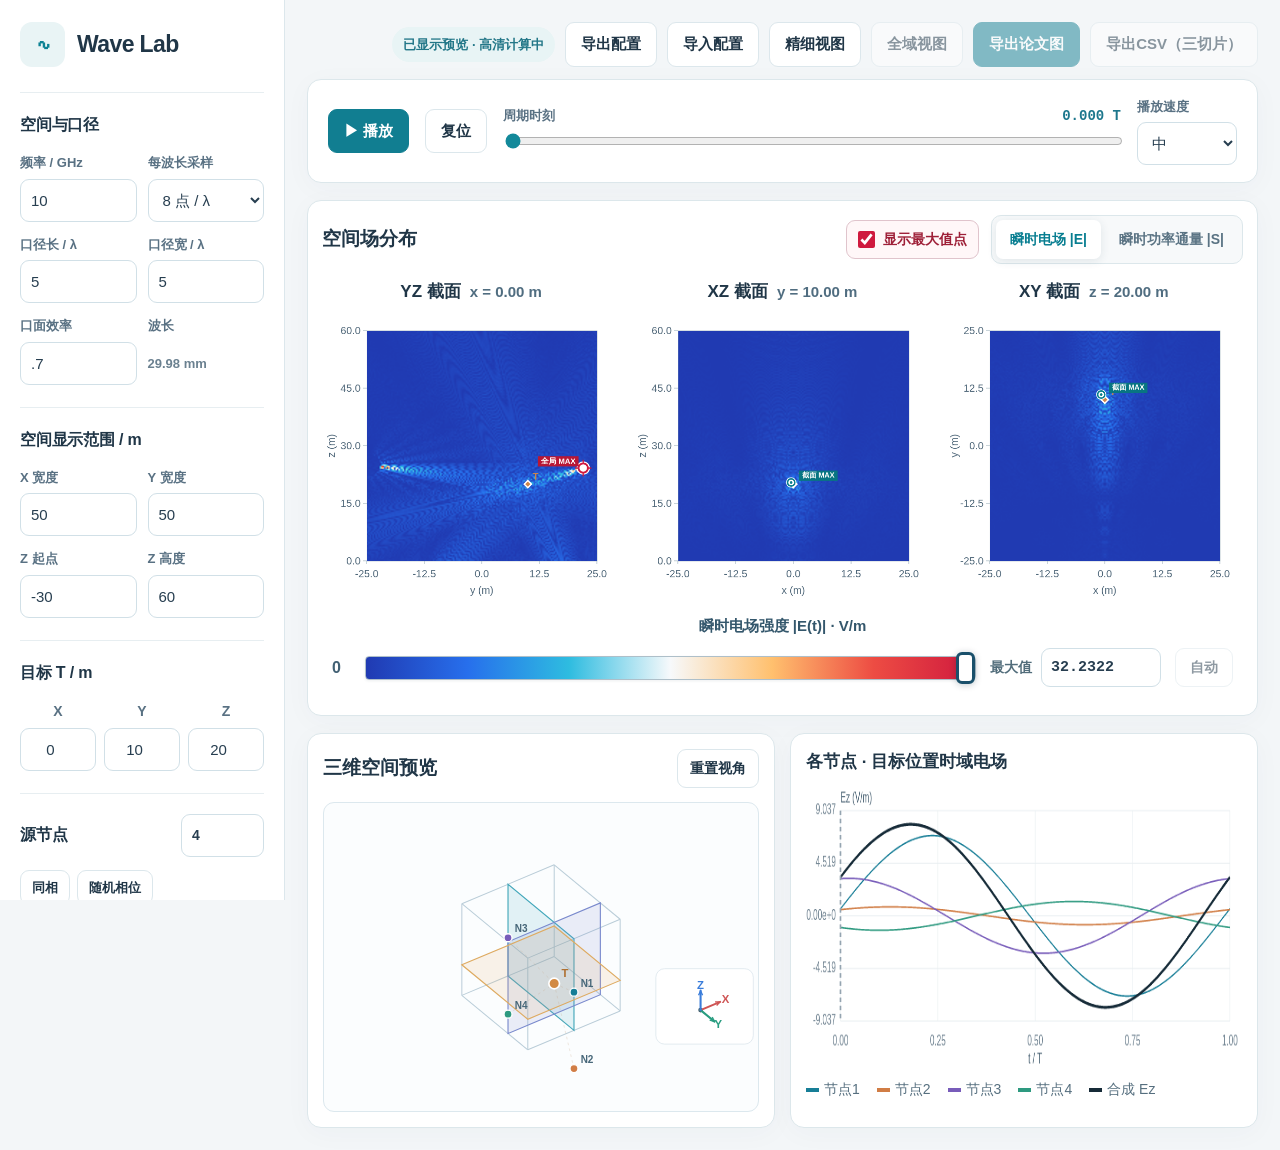
==== commit feceab03: "Remove maximum-value summary banner and refresh app assets" ====
--- a/wave-lab/index.html
+++ b/wave-lab/index.html
@@ -53,10 +53,6 @@
     <label class="max-toggle" for="showMaxPoint"><input id="showMaxPoint" type="checkbox" checked>显示最大值点</label>
     <div class="mode"><button id="modeE" class="selected">瞬时电场 |E|</button><button id="modeS">瞬时功率通量 |S|</button></div>
   </div></div>
-  <div id="maxPointReadout" class="max-point-readout" aria-live="polite">
-    <div id="globalMaxText" class="max-global">三切片全局最大值：计算中…</div>
-    <div id="localMaxText" class="max-local">各截面局部最大值：计算中…</div>
-  </div>
   <div class="figure-layout">
    <div class="slice"><h3>YZ 截面 <span id="labelX">x = 0 m</span></h3><canvas id="plotX" width="580" height="568" aria-label="YZ 截面场图"></canvas></div>
    <div class="slice"><h3>XZ 截面 <span id="labelY">y = 0 m</span></h3><canvas id="plotY" width="580" height="568" aria-label="XZ 截面场图"></canvas></div>
@@ -100,5 +96,5 @@
  
 </main></div>
 <div id="lens" class="lens" aria-hidden="true"><div class="lens-head">局部放大 · 5×</div><canvas id="lensCanvas" width="444" height="444"></canvas><div class="lens-pos" id="lensCoord">—</div><div class="lens-val" id="lensReading">—</div><div class="lens-max-val" id="lensMaxReading">—</div></div>
-<script src="./physics3d.js?v=20261022-0055"></script><script src="./app3d.js?v=20261022-maxpoint1"></script>
+<script src="./physics3d.js?v=20261022-zpol2"></script><script src="./app3d.js?v=20261022-colorscale2"></script>
 </body></html>
--- a/wave-lab/style3d.css
+++ b/wave-lab/style3d.css
@@ -166,3 +166,14 @@
   background: #fff5f6;
   color: #a91532;
 }
+
+
+/* Current-time global and per-slice maximum markers */
+.fig-tools{display:flex;align-items:center;justify-content:flex-end;gap:12px;flex-wrap:wrap}
+.max-toggle{display:flex;align-items:center;gap:8px;margin:0;padding:8px 11px;border:1px solid #e0c4cc;border-radius:9px;background:#fff7f8;color:#9e2038;font-size:14px;font-weight:750;white-space:nowrap}
+.max-toggle input{width:17px;height:17px;margin:0;accent-color:#cf193e}
+.max-point-readout{display:flex;flex-direction:column;gap:4px;margin:0 0 13px;padding:10px 13px;border:1px solid #f0d6d9;border-left:4px solid #cf193e;border-radius:9px;background:#fffafb;line-height:1.55;overflow-wrap:anywhere}
+.max-global{font-size:15px;font-weight:800;color:#a91e37;font-variant-numeric:tabular-nums}
+.max-local{font-size:13px;font-weight:620;color:#3e5d70;font-variant-numeric:tabular-nums}
+@media(max-width:900px){.fig-tools{width:100%;justify-content:space-between}.max-point-readout{font-size:13px}.max-local{font-size:12px}}
+@media(max-width:600px){.fig-tools{align-items:flex-start}.max-toggle{font-size:13px}.max-global{font-size:14px}}
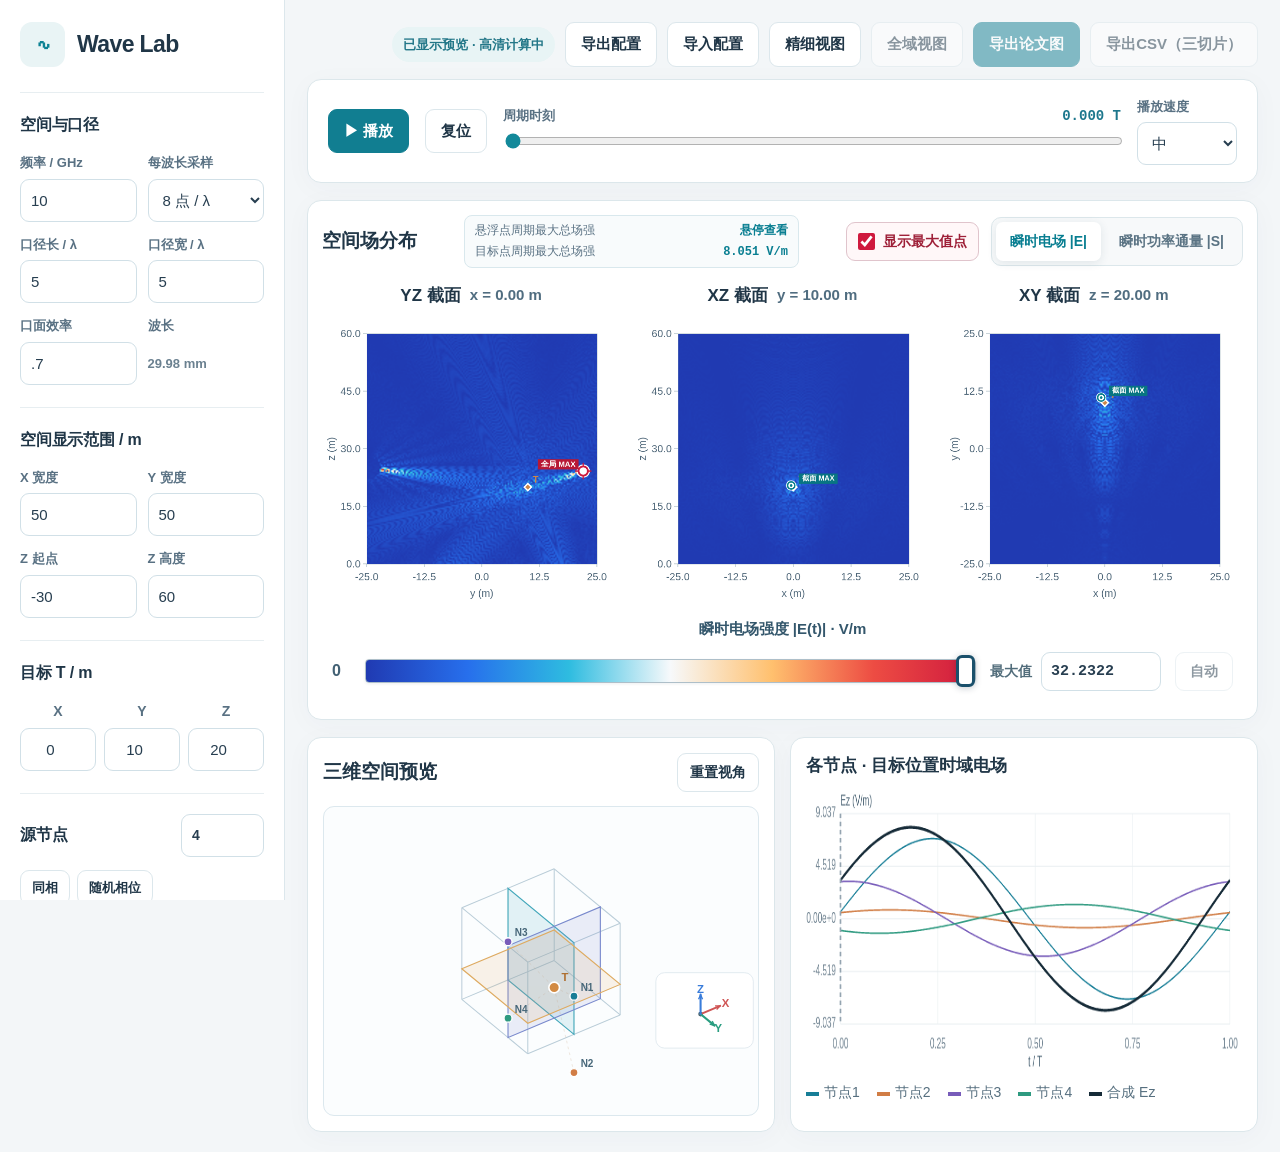
==== commit 2f8aad7f: "Show hover and target cycle-maximum field values" ====
--- a/wave-lab/index.html
+++ b/wave-lab/index.html
@@ -1,6 +1,6 @@
 <!doctype html>
 <html lang="zh-CN"><head><meta charset="utf-8"><meta name="viewport" content="width=device-width,initial-scale=1"><meta name="theme-color" content="#f3f6f8">
-<title>Wave Lab | 三维空间切片</title><link rel="stylesheet" href="./style3d.css?v=20261022-maxpoint1"></head>
+<title>Wave Lab | 三维空间切片</title><link rel="stylesheet" href="./style3d.css?v=20261022-cyclemax1"></head>
 <body><div class="app">
 <aside class="sidebar">
  <div class="brand"><div class="mark">∿</div><div class="brand-text">Wave Lab</div></div>
@@ -49,7 +49,7 @@
    <div class="timeline"><label for="time">周期时刻 <span id="timeValue" class="value">0.000 T</span></label><input type="range" id="time" min="0" max="1" step=".001" value="0"></div>
    <div class="speed"><label for="speed">播放速度</label><select id="speed"><option value=".25">慢</option><option value=".5" selected>中</option><option value="1">快</option></select></div>
  </div>
- <section class="figure card"><div class="fig-head"><h2>空间场分布</h2><div class="fig-tools">
+ <section class="figure card"><div class="fig-head"><h2>空间场分布</h2><div class="field-max-readout" aria-live="polite" aria-label="周期内最大总场强"><div class="field-max-row"><span>悬浮点周期最大总场强</span><strong id="hoverTotalEmax">悬停查看</strong></div><div class="field-max-row"><span>目标点周期最大总场强</span><strong id="targetTotalEmax">—</strong></div></div><div class="fig-tools">
     <label class="max-toggle" for="showMaxPoint"><input id="showMaxPoint" type="checkbox" checked>显示最大值点</label>
     <div class="mode"><button id="modeE" class="selected">瞬时电场 |E|</button><button id="modeS">瞬时功率通量 |S|</button></div>
   </div></div>
@@ -96,5 +96,5 @@
  
 </main></div>
 <div id="lens" class="lens" aria-hidden="true"><div class="lens-head">局部放大 · 5×</div><canvas id="lensCanvas" width="444" height="444"></canvas><div class="lens-pos" id="lensCoord">—</div><div class="lens-val" id="lensReading">—</div><div class="lens-max-val" id="lensMaxReading">—</div></div>
-<script src="./physics3d.js?v=20261022-zpol2"></script><script src="./app3d.js?v=20261022-colorscale2"></script>
+<script src="./physics3d.js?v=20261022-zpol2"></script><script src="./app3d.js?v=20261022-cyclemax1"></script>
 </body></html>
--- a/wave-lab/style3d.css
+++ b/wave-lab/style3d.css
@@ -168,12 +168,10 @@
 }
 
 
-/* Current-time global and per-slice maximum markers */
+/* Cycle-maximum total electric-field readouts */
+.field-max-readout{display:flex;flex-direction:column;gap:3px;flex:0 1 335px;min-width:265px;margin:0 auto;padding:6px 10px;border:1px solid #d9e8ed;border-radius:8px;background:#f8fbfc}.field-max-row{display:flex;align-items:baseline;justify-content:space-between;gap:8px;font-size:12px;line-height:1.4;white-space:nowrap}.field-max-row span{color:#597183}.field-max-row strong{color:#087e91;font-family:Consolas,monospace;font-size:12px;font-variant-numeric:tabular-nums}
 .fig-tools{display:flex;align-items:center;justify-content:flex-end;gap:12px;flex-wrap:wrap}
 .max-toggle{display:flex;align-items:center;gap:8px;margin:0;padding:8px 11px;border:1px solid #e0c4cc;border-radius:9px;background:#fff7f8;color:#9e2038;font-size:14px;font-weight:750;white-space:nowrap}
 .max-toggle input{width:17px;height:17px;margin:0;accent-color:#cf193e}
-.max-point-readout{display:flex;flex-direction:column;gap:4px;margin:0 0 13px;padding:10px 13px;border:1px solid #f0d6d9;border-left:4px solid #cf193e;border-radius:9px;background:#fffafb;line-height:1.55;overflow-wrap:anywhere}
-.max-global{font-size:15px;font-weight:800;color:#a91e37;font-variant-numeric:tabular-nums}
-.max-local{font-size:13px;font-weight:620;color:#3e5d70;font-variant-numeric:tabular-nums}
-@media(max-width:900px){.fig-tools{width:100%;justify-content:space-between}.max-point-readout{font-size:13px}.max-local{font-size:12px}}
-@media(max-width:600px){.fig-tools{align-items:flex-start}.max-toggle{font-size:13px}.max-global{font-size:14px}}
+@media(max-width:900px){.field-max-readout{order:1;flex:1 0 100%;margin:0}.fig-tools{order:2;width:100%;justify-content:space-between}}
+@media(max-width:600px){.fig-tools{align-items:flex-start}.max-toggle{font-size:13px}}
